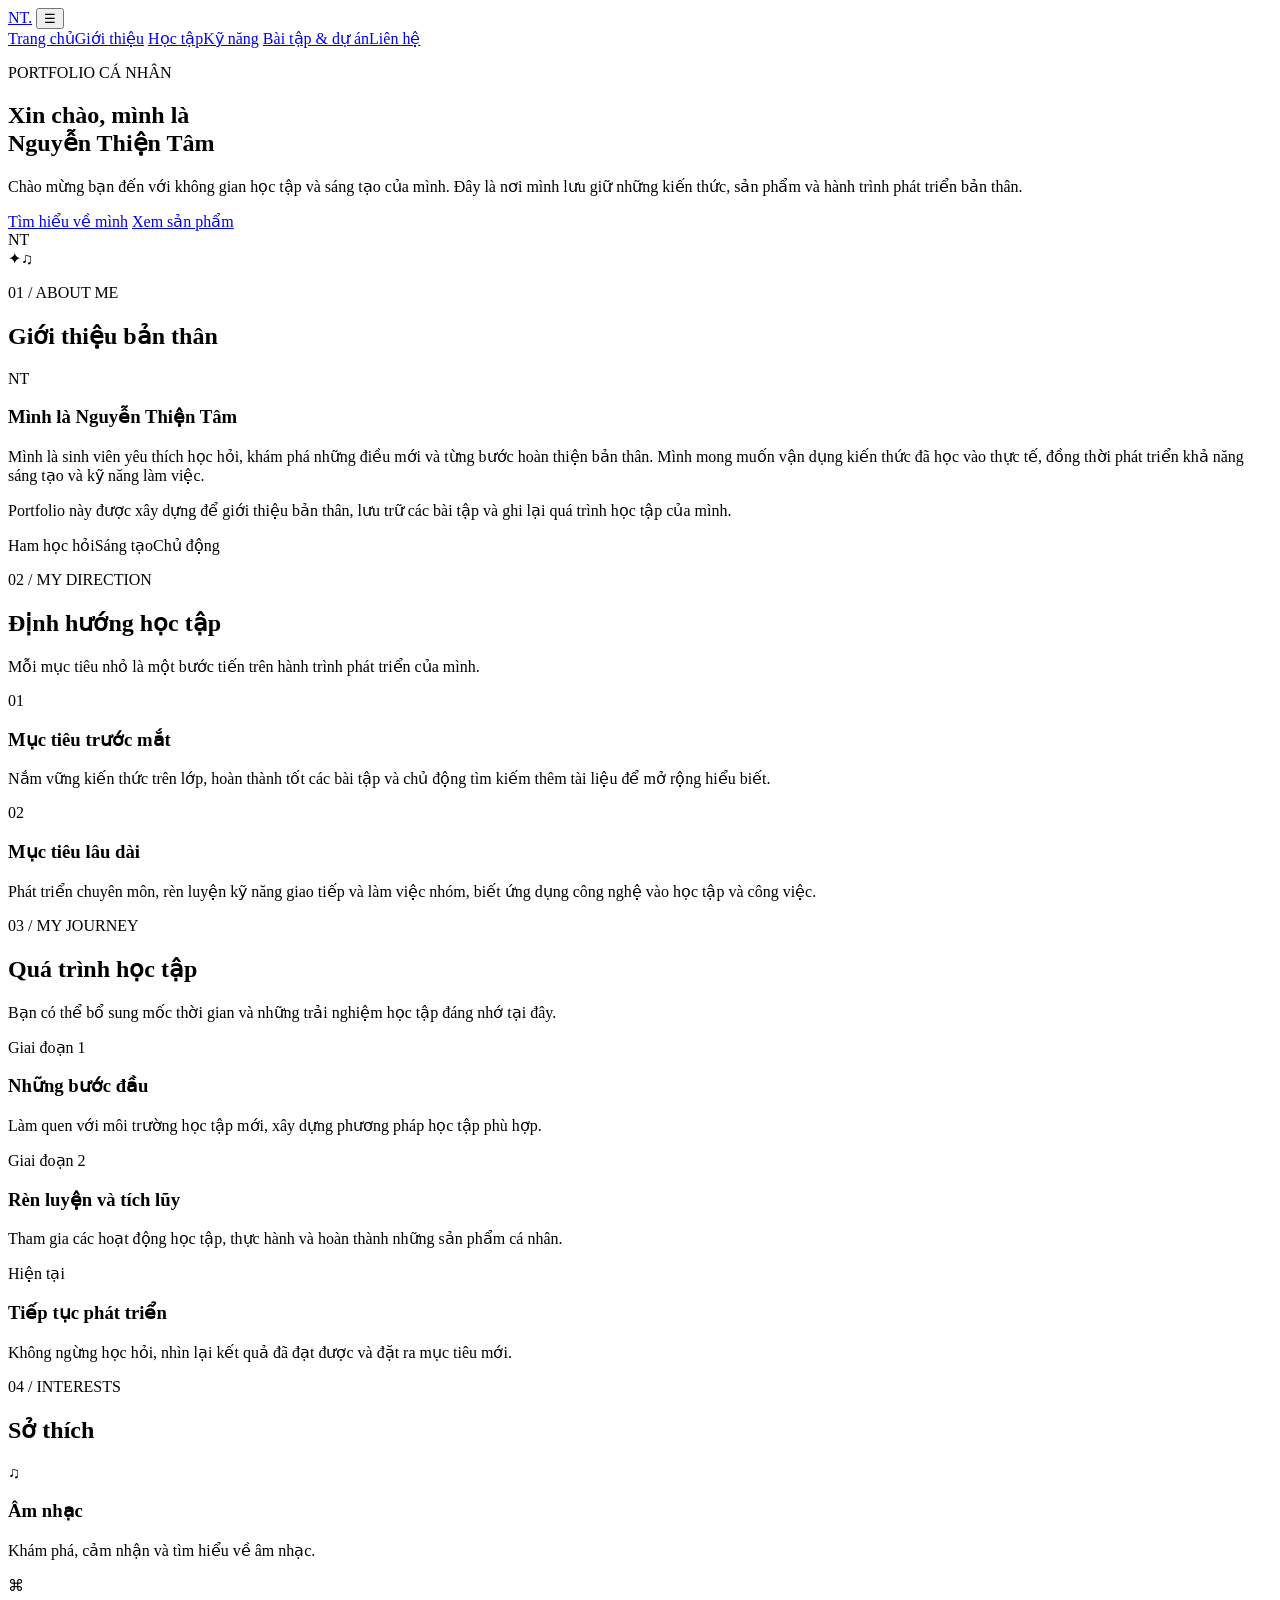
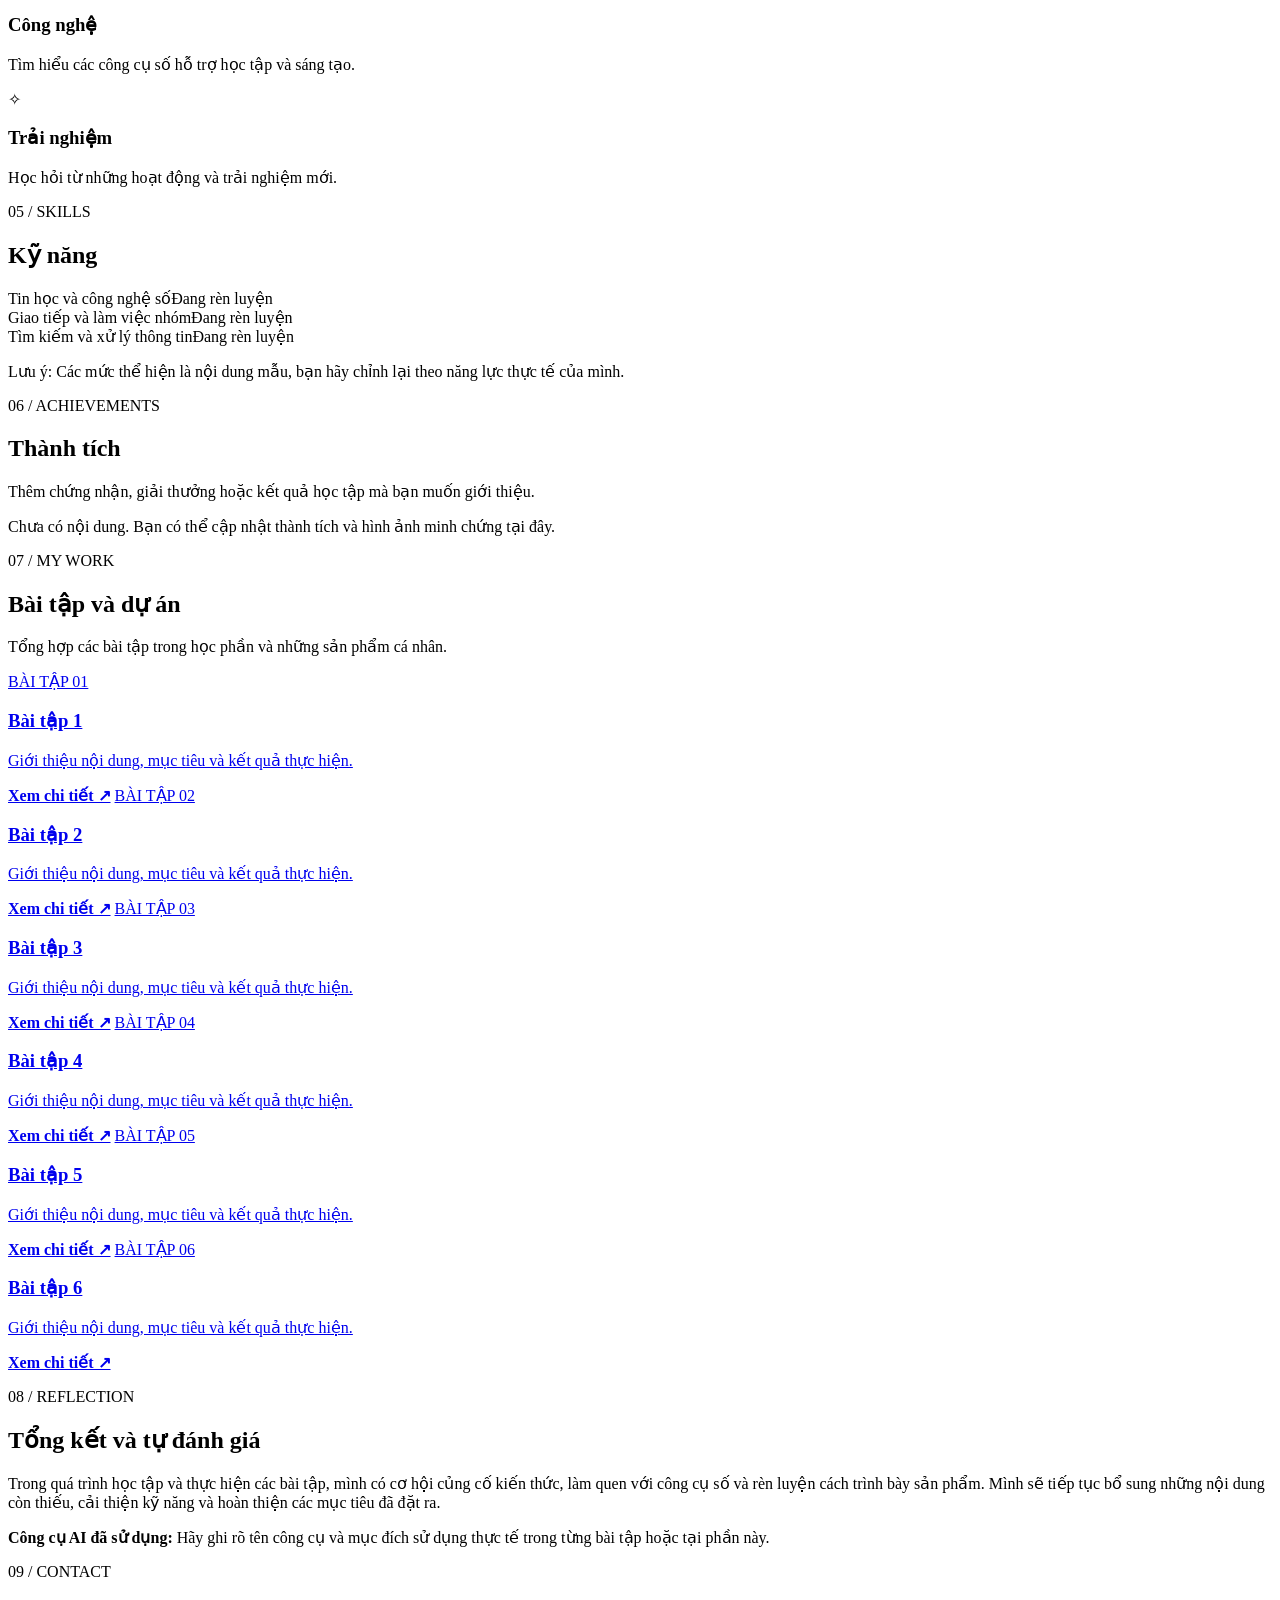
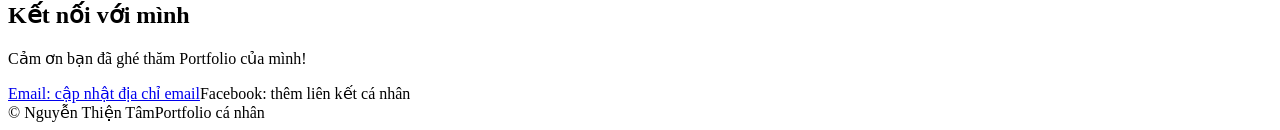
==== index.html @ babd7627 "Add files via upload" ====
<!DOCTYPE html>
<html lang="vi">
<head>
  <meta charset="UTF-8">
  <meta name="viewport" content="width=device-width, initial-scale=1.0">
  <meta name="description" content="Portfolio cá nhân của Nguyễn Thiện Tâm">
  <title>Nguyễn Thiện Tâm | Portfolio</title>
  <link rel="stylesheet" href="assets/css/style.css">
</head>
<body>
  <header class="site-header">
    <a class="brand" href="index.html">NT<span>.</span></a>
    <button class="menu-toggle" aria-label="Mở menu">☰</button>
    <nav class="nav">
      <a href="#home">Trang chủ</a><a href="#about">Giới thiệu</a>
      <a href="#learning">Học tập</a><a href="#skills">Kỹ năng</a>
      <a href="#projects">Bài tập & dự án</a><a href="#contact">Liên hệ</a>
    </nav>
  </header>

  <main>
    <section class="hero" id="home">
      <div class="hero-content">
        <p class="eyebrow">PORTFOLIO CÁ NHÂN</p>
        <h1>Xin chào, mình là<br><span>Nguyễn Thiện Tâm</span></h1>
        <p class="hero-text">Chào mừng bạn đến với không gian học tập và sáng tạo của mình. Đây là nơi mình lưu giữ những kiến thức, sản phẩm và hành trình phát triển bản thân.</p>
        <div class="hero-actions">
          <a class="btn primary" href="#about">Tìm hiểu về mình</a>
          <a class="btn secondary" href="#projects">Xem sản phẩm</a>
        </div>
      </div>
      <div class="hero-art"><div class="art-circle">NT</div><span class="art-note note-one">✦</span><span class="art-note note-two">♫</span></div>
    </section>

    <section class="section" id="about">
      <div class="section-heading"><p class="eyebrow">01 / ABOUT ME</p><h2>Giới thiệu bản thân</h2></div>
      <div class="about-grid">
        <div class="about-mark">N<span>T</span></div>
        <div><h3>Mình là Nguyễn Thiện Tâm</h3>
          <p>Mình là sinh viên yêu thích học hỏi, khám phá những điều mới và từng bước hoàn thiện bản thân. Mình mong muốn vận dụng kiến thức đã học vào thực tế, đồng thời phát triển khả năng sáng tạo và kỹ năng làm việc.</p>
          <p>Portfolio này được xây dựng để giới thiệu bản thân, lưu trữ các bài tập và ghi lại quá trình học tập của mình.</p>
          <div class="info-chips"><span>Ham học hỏi</span><span>Sáng tạo</span><span>Chủ động</span></div>
        </div>
      </div>
    </section>

    <section class="section soft" id="learning">
      <div class="section-heading"><p class="eyebrow">02 / MY DIRECTION</p><h2>Định hướng học tập</h2><p>Mỗi mục tiêu nhỏ là một bước tiến trên hành trình phát triển của mình.</p></div>
      <div class="card-grid two">
        <article class="info-card"><span class="card-icon">01</span><h3>Mục tiêu trước mắt</h3><p>Nắm vững kiến thức trên lớp, hoàn thành tốt các bài tập và chủ động tìm kiếm thêm tài liệu để mở rộng hiểu biết.</p></article>
        <article class="info-card"><span class="card-icon">02</span><h3>Mục tiêu lâu dài</h3><p>Phát triển chuyên môn, rèn luyện kỹ năng giao tiếp và làm việc nhóm, biết ứng dụng công nghệ vào học tập và công việc.</p></article>
      </div>
    </section>

    <section class="section" id="journey">
      <div class="section-heading"><p class="eyebrow">03 / MY JOURNEY</p><h2>Quá trình học tập</h2><p>Bạn có thể bổ sung mốc thời gian và những trải nghiệm học tập đáng nhớ tại đây.</p></div>
      <div class="timeline">
        <div class="timeline-item"><span class="time">Giai đoạn 1</span><div><h3>Những bước đầu</h3><p>Làm quen với môi trường học tập mới, xây dựng phương pháp học tập phù hợp.</p></div></div>
        <div class="timeline-item"><span class="time">Giai đoạn 2</span><div><h3>Rèn luyện và tích lũy</h3><p>Tham gia các hoạt động học tập, thực hành và hoàn thành những sản phẩm cá nhân.</p></div></div>
        <div class="timeline-item"><span class="time">Hiện tại</span><div><h3>Tiếp tục phát triển</h3><p>Không ngừng học hỏi, nhìn lại kết quả đã đạt được và đặt ra mục tiêu mới.</p></div></div>
      </div>
    </section>

    <section class="section soft" id="interests">
      <div class="section-heading"><p class="eyebrow">04 / INTERESTS</p><h2>Sở thích</h2></div>
      <div class="card-grid three">
        <article class="mini-card"><span>♫</span><h3>Âm nhạc</h3><p>Khám phá, cảm nhận và tìm hiểu về âm nhạc.</p></article>
        <article class="mini-card"><span>⌘</span><h3>Công nghệ</h3><p>Tìm hiểu các công cụ số hỗ trợ học tập và sáng tạo.</p></article>
        <article class="mini-card"><span>✧</span><h3>Trải nghiệm</h3><p>Học hỏi từ những hoạt động và trải nghiệm mới.</p></article>
      </div>
    </section>

    <section class="section" id="skills">
      <div class="section-heading"><p class="eyebrow">05 / SKILLS</p><h2>Kỹ năng</h2></div>
      <div class="skills-list">
        <div><div class="skill-label"><span>Tin học và công nghệ số</span><span>Đang rèn luyện</span></div><div class="skill-track"><i style="width:65%"></i></div></div>
        <div><div class="skill-label"><span>Giao tiếp và làm việc nhóm</span><span>Đang rèn luyện</span></div><div class="skill-track"><i style="width:70%"></i></div></div>
        <div><div class="skill-label"><span>Tìm kiếm và xử lý thông tin</span><span>Đang rèn luyện</span></div><div class="skill-track"><i style="width:60%"></i></div></div>
      </div>
      <p class="small-note">Lưu ý: Các mức thể hiện là nội dung mẫu, bạn hãy chỉnh lại theo năng lực thực tế của mình.</p>
    </section>

    <section class="section soft" id="achievements">
      <div class="section-heading"><p class="eyebrow">06 / ACHIEVEMENTS</p><h2>Thành tích</h2><p>Thêm chứng nhận, giải thưởng hoặc kết quả học tập mà bạn muốn giới thiệu.</p></div>
      <div class="empty-panel">Chưa có nội dung. Bạn có thể cập nhật thành tích và hình ảnh minh chứng tại đây.</div>
    </section>

    <section class="section" id="projects">
      <div class="section-heading"><p class="eyebrow">07 / MY WORK</p><h2>Bài tập và dự án</h2><p>Tổng hợp các bài tập trong học phần và những sản phẩm cá nhân.</p></div>
      <div class="card-grid three">
        <a class="project-card" href="projects/bai-tap-1.html"><span>BÀI TẬP 01</span><h3>Bài tập 1</h3><p>Giới thiệu nội dung, mục tiêu và kết quả thực hiện.</p><b>Xem chi tiết ↗</b></a>
        <a class="project-card" href="projects/bai-tap-2.html"><span>BÀI TẬP 02</span><h3>Bài tập 2</h3><p>Giới thiệu nội dung, mục tiêu và kết quả thực hiện.</p><b>Xem chi tiết ↗</b></a>
        <a class="project-card" href="projects/bai-tap-3.html"><span>BÀI TẬP 03</span><h3>Bài tập 3</h3><p>Giới thiệu nội dung, mục tiêu và kết quả thực hiện.</p><b>Xem chi tiết ↗</b></a>
        <a class="project-card" href="projects/bai-tap-4.html"><span>BÀI TẬP 04</span><h3>Bài tập 4</h3><p>Giới thiệu nội dung, mục tiêu và kết quả thực hiện.</p><b>Xem chi tiết ↗</b></a>
        <a class="project-card" href="projects/bai-tap-5.html"><span>BÀI TẬP 05</span><h3>Bài tập 5</h3><p>Giới thiệu nội dung, mục tiêu và kết quả thực hiện.</p><b>Xem chi tiết ↗</b></a>
        <a class="project-card" href="projects/bai-tap-6.html"><span>BÀI TẬP 06</span><h3>Bài tập 6</h3><p>Giới thiệu nội dung, mục tiêu và kết quả thực hiện.</p><b>Xem chi tiết ↗</b></a>
      </div>
    </section>

    <section class="section soft" id="summary">
      <div class="section-heading"><p class="eyebrow">08 / REFLECTION</p><h2>Tổng kết và tự đánh giá</h2></div>
      <div class="summary-box"><p>Trong quá trình học tập và thực hiện các bài tập, mình có cơ hội củng cố kiến thức, làm quen với công cụ số và rèn luyện cách trình bày sản phẩm. Mình sẽ tiếp tục bổ sung những nội dung còn thiếu, cải thiện kỹ năng và hoàn thiện các mục tiêu đã đặt ra.</p><p><strong>Công cụ AI đã sử dụng:</strong> Hãy ghi rõ tên công cụ và mục đích sử dụng thực tế trong từng bài tập hoặc tại phần này.</p></div>
    </section>

    <section class="section contact-section" id="contact">
      <div class="section-heading"><p class="eyebrow">09 / CONTACT</p><h2>Kết nối với mình</h2><p>Cảm ơn bạn đã ghé thăm Portfolio của mình!</p></div>
      <div class="contact-links"><a href="mailto:email@example.com">Email: cập nhật địa chỉ email</a><span>Facebook: thêm liên kết cá nhân</span></div>
    </section>
  </main>
  <footer><span>© <span id="year"></span> Nguyễn Thiện Tâm</span><span>Portfolio cá nhân</span></footer>
  <script src="assets/js/script.js"></script>
</body>
</html>
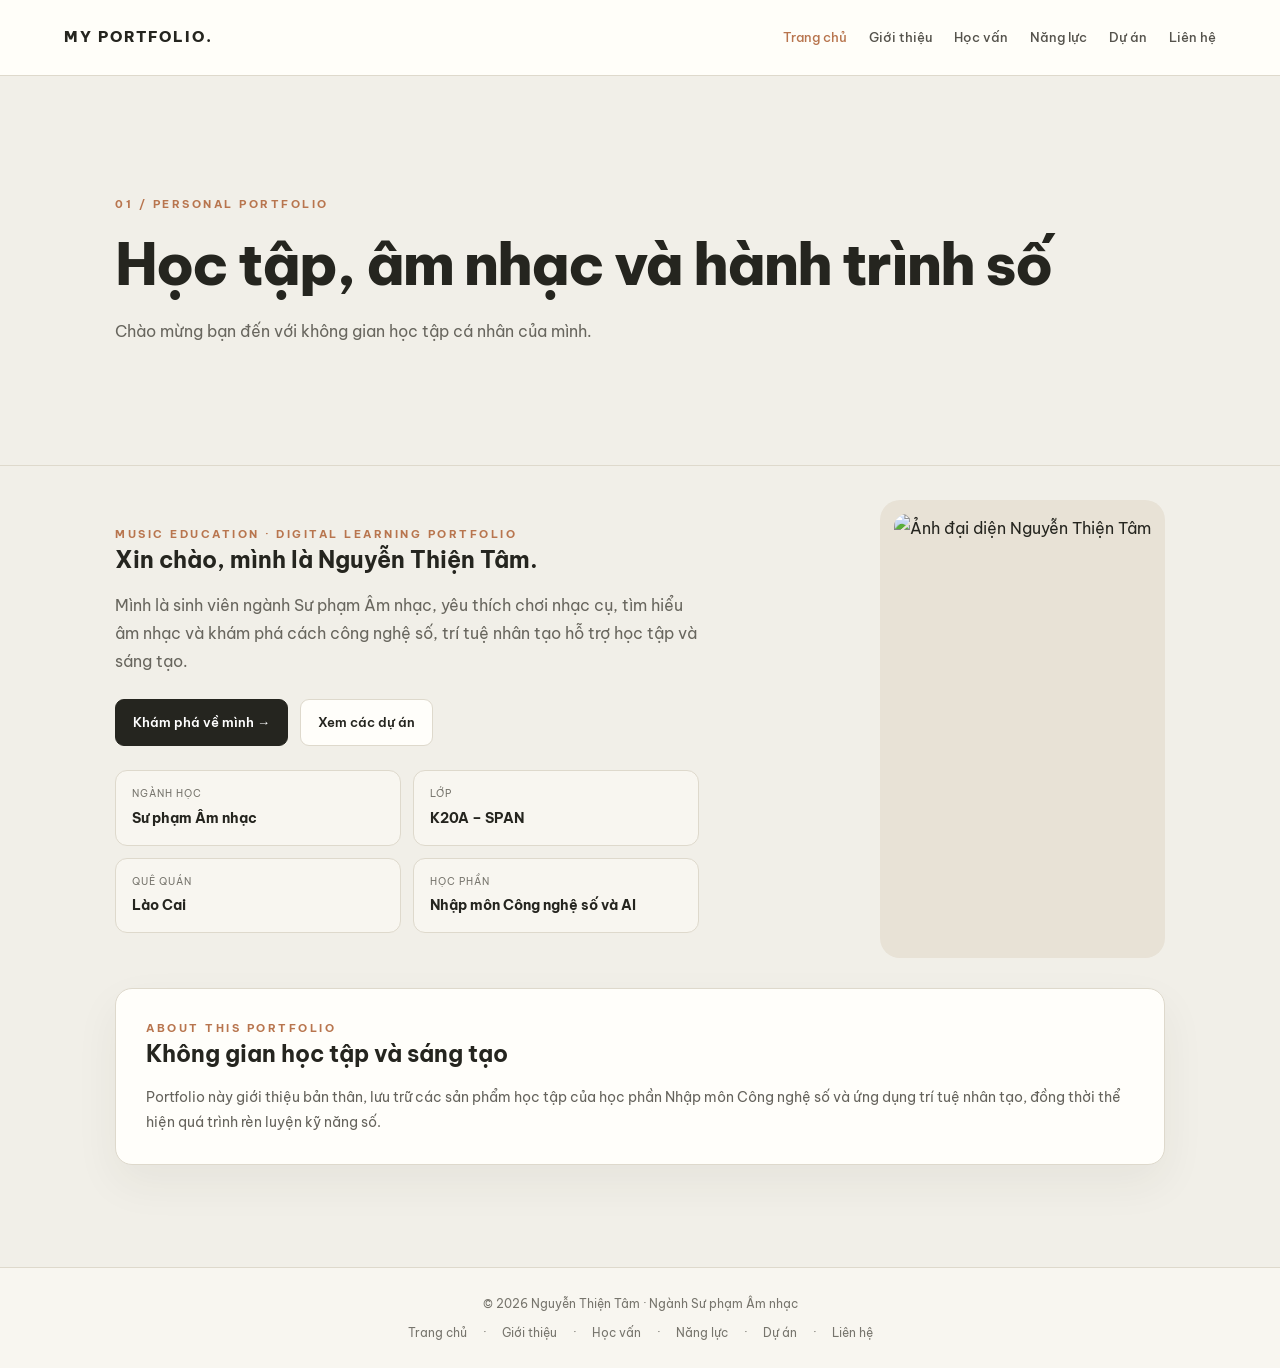
==== commit e42e5384: "Add files via upload" ====
--- a/index.html
+++ b/index.html
@@ -1,113 +1,55 @@
 <!DOCTYPE html>
 <html lang="vi">
 <head>
-  <meta charset="UTF-8">
-  <meta name="viewport" content="width=device-width, initial-scale=1.0">
-  <meta name="description" content="Portfolio cá nhân của Nguyễn Thiện Tâm">
-  <title>Nguyễn Thiện Tâm | Portfolio</title>
-  <link rel="stylesheet" href="assets/css/style.css">
+<meta charset="UTF-8">
+<meta name="viewport" content="width=device-width, initial-scale=1.0">
+<meta name="description" content="Portfolio cá nhân Nguyễn Thiện Tâm - sinh viên Sư phạm Âm nhạc">
+<title>Trang chủ | Nguyễn Thiện Tâm</title>
+<link rel="stylesheet" href="style.css">
 </head>
 <body>
-  <header class="site-header">
-    <a class="brand" href="index.html">NT<span>.</span></a>
-    <button class="menu-toggle" aria-label="Mở menu">☰</button>
-    <nav class="nav">
-      <a href="#home">Trang chủ</a><a href="#about">Giới thiệu</a>
-      <a href="#learning">Học tập</a><a href="#skills">Kỹ năng</a>
-      <a href="#projects">Bài tập & dự án</a><a href="#contact">Liên hệ</a>
-    </nav>
-  </header>
-
-  <main>
-    <section class="hero" id="home">
-      <div class="hero-content">
-        <p class="eyebrow">PORTFOLIO CÁ NHÂN</p>
-        <h1>Xin chào, mình là<br><span>Nguyễn Thiện Tâm</span></h1>
-        <p class="hero-text">Chào mừng bạn đến với không gian học tập và sáng tạo của mình. Đây là nơi mình lưu giữ những kiến thức, sản phẩm và hành trình phát triển bản thân.</p>
-        <div class="hero-actions">
-          <a class="btn primary" href="#about">Tìm hiểu về mình</a>
-          <a class="btn secondary" href="#projects">Xem sản phẩm</a>
-        </div>
-      </div>
-      <div class="hero-art"><div class="art-circle">NT</div><span class="art-note note-one">✦</span><span class="art-note note-two">♫</span></div>
-    </section>
-
-    <section class="section" id="about">
-      <div class="section-heading"><p class="eyebrow">01 / ABOUT ME</p><h2>Giới thiệu bản thân</h2></div>
-      <div class="about-grid">
-        <div class="about-mark">N<span>T</span></div>
-        <div><h3>Mình là Nguyễn Thiện Tâm</h3>
-          <p>Mình là sinh viên yêu thích học hỏi, khám phá những điều mới và từng bước hoàn thiện bản thân. Mình mong muốn vận dụng kiến thức đã học vào thực tế, đồng thời phát triển khả năng sáng tạo và kỹ năng làm việc.</p>
-          <p>Portfolio này được xây dựng để giới thiệu bản thân, lưu trữ các bài tập và ghi lại quá trình học tập của mình.</p>
-          <div class="info-chips"><span>Ham học hỏi</span><span>Sáng tạo</span><span>Chủ động</span></div>
-        </div>
-      </div>
-    </section>
-
-    <section class="section soft" id="learning">
-      <div class="section-heading"><p class="eyebrow">02 / MY DIRECTION</p><h2>Định hướng học tập</h2><p>Mỗi mục tiêu nhỏ là một bước tiến trên hành trình phát triển của mình.</p></div>
-      <div class="card-grid two">
-        <article class="info-card"><span class="card-icon">01</span><h3>Mục tiêu trước mắt</h3><p>Nắm vững kiến thức trên lớp, hoàn thành tốt các bài tập và chủ động tìm kiếm thêm tài liệu để mở rộng hiểu biết.</p></article>
-        <article class="info-card"><span class="card-icon">02</span><h3>Mục tiêu lâu dài</h3><p>Phát triển chuyên môn, rèn luyện kỹ năng giao tiếp và làm việc nhóm, biết ứng dụng công nghệ vào học tập và công việc.</p></article>
-      </div>
-    </section>
-
-    <section class="section" id="journey">
-      <div class="section-heading"><p class="eyebrow">03 / MY JOURNEY</p><h2>Quá trình học tập</h2><p>Bạn có thể bổ sung mốc thời gian và những trải nghiệm học tập đáng nhớ tại đây.</p></div>
-      <div class="timeline">
-        <div class="timeline-item"><span class="time">Giai đoạn 1</span><div><h3>Những bước đầu</h3><p>Làm quen với môi trường học tập mới, xây dựng phương pháp học tập phù hợp.</p></div></div>
-        <div class="timeline-item"><span class="time">Giai đoạn 2</span><div><h3>Rèn luyện và tích lũy</h3><p>Tham gia các hoạt động học tập, thực hành và hoàn thành những sản phẩm cá nhân.</p></div></div>
-        <div class="timeline-item"><span class="time">Hiện tại</span><div><h3>Tiếp tục phát triển</h3><p>Không ngừng học hỏi, nhìn lại kết quả đã đạt được và đặt ra mục tiêu mới.</p></div></div>
-      </div>
-    </section>
-
-    <section class="section soft" id="interests">
-      <div class="section-heading"><p class="eyebrow">04 / INTERESTS</p><h2>Sở thích</h2></div>
-      <div class="card-grid three">
-        <article class="mini-card"><span>♫</span><h3>Âm nhạc</h3><p>Khám phá, cảm nhận và tìm hiểu về âm nhạc.</p></article>
-        <article class="mini-card"><span>⌘</span><h3>Công nghệ</h3><p>Tìm hiểu các công cụ số hỗ trợ học tập và sáng tạo.</p></article>
-        <article class="mini-card"><span>✧</span><h3>Trải nghiệm</h3><p>Học hỏi từ những hoạt động và trải nghiệm mới.</p></article>
-      </div>
-    </section>
-
-    <section class="section" id="skills">
-      <div class="section-heading"><p class="eyebrow">05 / SKILLS</p><h2>Kỹ năng</h2></div>
-      <div class="skills-list">
-        <div><div class="skill-label"><span>Tin học và công nghệ số</span><span>Đang rèn luyện</span></div><div class="skill-track"><i style="width:65%"></i></div></div>
-        <div><div class="skill-label"><span>Giao tiếp và làm việc nhóm</span><span>Đang rèn luyện</span></div><div class="skill-track"><i style="width:70%"></i></div></div>
-        <div><div class="skill-label"><span>Tìm kiếm và xử lý thông tin</span><span>Đang rèn luyện</span></div><div class="skill-track"><i style="width:60%"></i></div></div>
-      </div>
-      <p class="small-note">Lưu ý: Các mức thể hiện là nội dung mẫu, bạn hãy chỉnh lại theo năng lực thực tế của mình.</p>
-    </section>
-
-    <section class="section soft" id="achievements">
-      <div class="section-heading"><p class="eyebrow">06 / ACHIEVEMENTS</p><h2>Thành tích</h2><p>Thêm chứng nhận, giải thưởng hoặc kết quả học tập mà bạn muốn giới thiệu.</p></div>
-      <div class="empty-panel">Chưa có nội dung. Bạn có thể cập nhật thành tích và hình ảnh minh chứng tại đây.</div>
-    </section>
-
-    <section class="section" id="projects">
-      <div class="section-heading"><p class="eyebrow">07 / MY WORK</p><h2>Bài tập và dự án</h2><p>Tổng hợp các bài tập trong học phần và những sản phẩm cá nhân.</p></div>
-      <div class="card-grid three">
-        <a class="project-card" href="projects/bai-tap-1.html"><span>BÀI TẬP 01</span><h3>Bài tập 1</h3><p>Giới thiệu nội dung, mục tiêu và kết quả thực hiện.</p><b>Xem chi tiết ↗</b></a>
-        <a class="project-card" href="projects/bai-tap-2.html"><span>BÀI TẬP 02</span><h3>Bài tập 2</h3><p>Giới thiệu nội dung, mục tiêu và kết quả thực hiện.</p><b>Xem chi tiết ↗</b></a>
-        <a class="project-card" href="projects/bai-tap-3.html"><span>BÀI TẬP 03</span><h3>Bài tập 3</h3><p>Giới thiệu nội dung, mục tiêu và kết quả thực hiện.</p><b>Xem chi tiết ↗</b></a>
-        <a class="project-card" href="projects/bai-tap-4.html"><span>BÀI TẬP 04</span><h3>Bài tập 4</h3><p>Giới thiệu nội dung, mục tiêu và kết quả thực hiện.</p><b>Xem chi tiết ↗</b></a>
-        <a class="project-card" href="projects/bai-tap-5.html"><span>BÀI TẬP 05</span><h3>Bài tập 5</h3><p>Giới thiệu nội dung, mục tiêu và kết quả thực hiện.</p><b>Xem chi tiết ↗</b></a>
-        <a class="project-card" href="projects/bai-tap-6.html"><span>BÀI TẬP 06</span><h3>Bài tập 6</h3><p>Giới thiệu nội dung, mục tiêu và kết quả thực hiện.</p><b>Xem chi tiết ↗</b></a>
-      </div>
-    </section>
-
-    <section class="section soft" id="summary">
-      <div class="section-heading"><p class="eyebrow">08 / REFLECTION</p><h2>Tổng kết và tự đánh giá</h2></div>
-      <div class="summary-box"><p>Trong quá trình học tập và thực hiện các bài tập, mình có cơ hội củng cố kiến thức, làm quen với công cụ số và rèn luyện cách trình bày sản phẩm. Mình sẽ tiếp tục bổ sung những nội dung còn thiếu, cải thiện kỹ năng và hoàn thiện các mục tiêu đã đặt ra.</p><p><strong>Công cụ AI đã sử dụng:</strong> Hãy ghi rõ tên công cụ và mục đích sử dụng thực tế trong từng bài tập hoặc tại phần này.</p></div>
-    </section>
-
-    <section class="section contact-section" id="contact">
-      <div class="section-heading"><p class="eyebrow">09 / CONTACT</p><h2>Kết nối với mình</h2><p>Cảm ơn bạn đã ghé thăm Portfolio của mình!</p></div>
-      <div class="contact-links"><a href="mailto:email@example.com">Email: cập nhật địa chỉ email</a><span>Facebook: thêm liên kết cá nhân</span></div>
-    </section>
-  </main>
-  <footer><span>© <span id="year"></span> Nguyễn Thiện Tâm</span><span>Portfolio cá nhân</span></footer>
-  <script src="assets/js/script.js"></script>
-</body>
-</html>
+<header class="site-header">
+  <a class="brand" href="index.html">MY PORTFOLIO.</a>
+  <button class="menu-toggle" aria-label="Mở menu" aria-expanded="false" onclick="document.querySelector('.nav').classList.toggle('open');this.setAttribute('aria-expanded',document.querySelector('.nav').classList.contains('open'))">☰</button>
+  <nav class="nav"><a href="index.html" class="active">Trang chủ</a>
+<a href="gioi-thieu.html" class="">Giới thiệu</a>
+<a href="hoc-van.html" class="">Học vấn</a>
+<a href="nang-luc.html" class="">Năng lực</a>
+<a href="du-an.html" class="">Dự án</a>
+<a href="lien-he.html" class="">Liên hệ</a></nav>
+</header>
+<section class="hero"><div class="container">
+  <div class="label">01 / PERSONAL PORTFOLIO</div>
+  <h1>Học tập, âm nhạc và hành trình số</h1>
+  <p class="lead">Chào mừng bạn đến với không gian học tập cá nhân của mình.</p>
+</div></section>
+<main><div class="container">
+<div class="profile">
+ <div>
+  <div class="eyebrow">MUSIC EDUCATION · DIGITAL LEARNING PORTFOLIO</div>
+  <h2>Xin chào, mình là Nguyễn Thiện Tâm.</h2>
+  <p class="lead">Mình là sinh viên ngành Sư phạm Âm nhạc, yêu thích chơi nhạc cụ, tìm hiểu âm nhạc và khám phá cách công nghệ số, trí tuệ nhân tạo hỗ trợ học tập và sáng tạo.</p>
+  <div class="button-row">
+   <a class="btn primary" href="gioi-thieu.html">Khám phá về mình →</a>
+   <a class="btn" href="du-an.html">Xem các dự án</a>
+  </div>
+  <div class="info-list">
+   <div class="info-item"><small>Ngành học</small><strong>Sư phạm Âm nhạc</strong></div>
+   <div class="info-item"><small>Lớp</small><strong>K20A – SPAN</strong></div>
+   <div class="info-item"><small>Quê quán</small><strong>Lào Cai</strong></div>
+   <div class="info-item"><small>Học phần</small><strong>Nhập môn Công nghệ số và AI</strong></div>
+  </div>
+ </div>
+ <div class="avatar-wrap"><img class="avatar" src="assets/avatar.jpeg" alt="Ảnh đại diện Nguyễn Thiện Tâm"></div>
+</div>
+<section class="card" style="margin-top:30px">
+ <div class="eyebrow">ABOUT THIS PORTFOLIO</div>
+ <h2>Không gian học tập và sáng tạo</h2>
+ <p>Portfolio này giới thiệu bản thân, lưu trữ các sản phẩm học tập của học phần Nhập môn Công nghệ số và ứng dụng trí tuệ nhân tạo, đồng thời thể hiện quá trình rèn luyện kỹ năng số.</p>
+</section>
+</div></main>
+<footer>
+  <div>© 2026 Nguyễn Thiện Tâm · Ngành Sư phạm Âm nhạc</div>
+  <div class="footer-nav"><a href="index.html">Trang chủ</a> · <a href="gioi-thieu.html">Giới thiệu</a> · <a href="hoc-van.html">Học vấn</a> · <a href="nang-luc.html">Năng lực</a> · <a href="du-an.html">Dự án</a> · <a href="lien-he.html">Liên hệ</a></div>
+</footer>
+</body></html>
--- a/style.css
+++ b/style.css
@@ -0,0 +1,59 @@
+
+@import url('https://fonts.googleapis.com/css2?family=Be+Vietnam+Pro:wght@400;500;600;700;800&display=swap');
+:root{--paper:#f1efe8;--paper2:#f8f6f0;--ink:#25251f;--muted:#77756d;--line:#ded9cc;--accent:#b8754e;--white:#fffefa;--shadow:0 18px 45px rgba(53,45,32,.06)}
+*{box-sizing:border-box}
+html{scroll-behavior:smooth}
+body{margin:0;background:var(--paper);color:var(--ink);font-family:'Be Vietnam Pro',Arial,sans-serif;line-height:1.75}
+a{color:inherit;text-decoration:none}
+.site-header{height:auto;min-height:76px;background:rgba(255,254,250,.96);border-bottom:1px solid var(--line);display:flex;align-items:center;justify-content:space-between;padding:15px max(5vw,24px);gap:24px;position:sticky;top:0;z-index:10}
+.brand{font-size:15px;font-weight:800;letter-spacing:2px;white-space:nowrap}
+.nav{display:flex;align-items:center;justify-content:flex-end;gap:22px;flex-wrap:wrap}
+.nav a{font-size:13px;font-weight:500;color:#55534c;transition:.2s}
+.nav a:hover,.nav a.active{color:var(--accent)}
+.menu-toggle{display:none;border:1px solid var(--line);background:transparent;border-radius:8px;padding:8px 12px;font-size:18px}
+.hero{min-height:390px;padding:105px 24px 90px;border-bottom:1px solid var(--line);display:flex;align-items:center}
+.container{width:min(1050px,90%);margin:0 auto}
+.label,.eyebrow{font-size:11px;letter-spacing:2.5px;text-transform:uppercase;color:var(--accent);font-weight:700}
+h1{font-size:clamp(38px,6vw,58px);line-height:1.16;letter-spacing:-2px;margin:16px 0 20px;font-weight:800}
+h2{font-size:23px;line-height:1.35;margin:0 0 16px}
+h3{font-size:17px;margin:0 0 8px}
+.lead{max-width:680px;color:#68665e;font-size:16px}
+main{padding:34px 0 80px}
+.content-grid{display:grid;grid-template-columns:repeat(2,minmax(0,1fr));gap:22px}
+.card{background:var(--white);border:1px solid var(--line);border-radius:17px;padding:30px;margin:0 0 22px;box-shadow:var(--shadow)}
+.card p:last-child{margin-bottom:0}
+.card p,.card li{color:#65635c;font-size:14px}
+.card ul{padding-left:20px;margin-bottom:0}
+.profile{display:grid;grid-template-columns:1.15fr .85fr;gap:35px;align-items:center}
+.avatar-wrap{background:#e8e2d6;border-radius:20px;padding:14px;max-width:360px;margin-left:auto}
+.avatar{width:100%;height:430px;object-fit:cover;object-position:center 25%;display:block;border-radius:13px}
+.info-list{display:grid;grid-template-columns:repeat(2,minmax(0,1fr));gap:12px;margin-top:24px}
+.info-item{background:var(--paper2);border:1px solid var(--line);padding:14px 16px;border-radius:12px}
+.info-item small{display:block;color:var(--muted);font-size:10px;letter-spacing:1px;text-transform:uppercase}
+.info-item strong{font-size:14px}
+.button-row{display:flex;gap:12px;flex-wrap:wrap;margin-top:24px}
+.btn{display:inline-flex;align-items:center;justify-content:center;padding:11px 17px;border:1px solid var(--line);border-radius:9px;font-size:13px;font-weight:600;background:var(--white);transition:.2s}
+.btn:hover{border-color:var(--accent);color:var(--accent);transform:translateY(-1px)}
+.btn.primary{background:var(--ink);border-color:var(--ink);color:white}
+.btn.primary:hover{background:var(--accent);border-color:var(--accent)}
+.timeline{border-left:1px solid var(--line);padding-left:24px;margin-left:8px}
+.timeline-item{position:relative;padding:0 0 22px}
+.timeline-item:before{content:"";position:absolute;width:10px;height:10px;border-radius:50%;background:var(--accent);left:-30px;top:8px}
+.project-grid{display:grid;grid-template-columns:repeat(2,minmax(0,1fr));gap:18px}
+.project-card{background:var(--white);border:1px solid var(--line);border-radius:15px;padding:24px;transition:.2s}
+.project-card:hover{transform:translateY(-3px);box-shadow:var(--shadow)}
+.project-no{font-size:11px;color:var(--accent);letter-spacing:2px;font-weight:700;margin-bottom:12px}
+.project-card p{font-size:13px;color:#68665e}
+.project-card .chapter{font-size:11px;color:var(--muted);font-weight:600}
+.skill-list{display:grid;grid-template-columns:repeat(2,minmax(0,1fr));gap:14px}
+.skill{background:var(--white);border:1px solid var(--line);padding:20px;border-radius:13px}
+.skill span{color:var(--accent);font-size:11px;font-weight:700;letter-spacing:1px}
+footer{border-top:1px solid var(--line);background:var(--paper2);padding:25px 5vw;text-align:center;color:var(--muted);font-size:12px}
+.footer-nav{margin-top:8px;display:flex;justify-content:center;gap:16px;flex-wrap:wrap}
+.footer-nav a:hover{color:var(--accent)}
+.note{font-size:12px;color:var(--muted);margin-top:16px}
+@media(max-width:760px){
+ .site-header{align-items:flex-start;flex-wrap:wrap}.menu-toggle{display:block}.nav{display:none;width:100%;flex-direction:column;align-items:flex-start;gap:8px;padding:10px 0}.nav.open{display:flex}
+ .hero{min-height:300px;padding:75px 20px}.profile{grid-template-columns:1fr}.avatar-wrap{margin:0;max-width:100%}.avatar{height:360px}
+ .content-grid,.project-grid,.skill-list{grid-template-columns:1fr}.info-list{grid-template-columns:1fr 1fr}.card{padding:23px}
+}
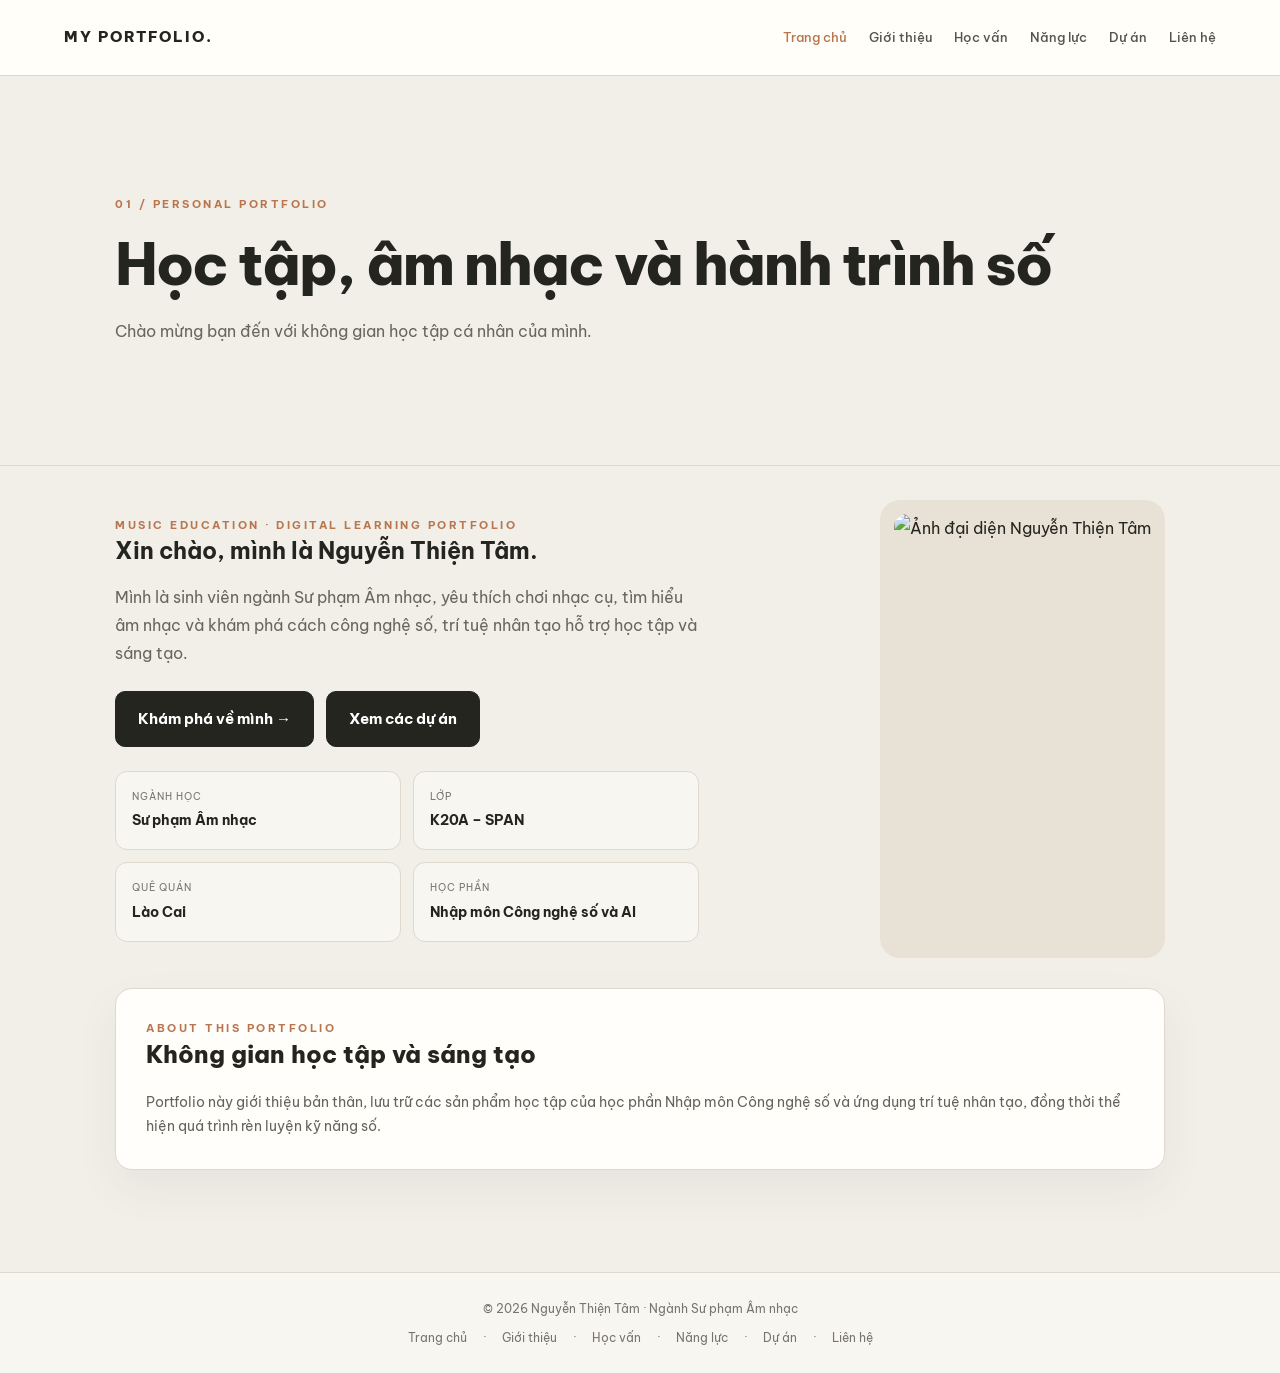
==== commit df056a92: "Update index.html" ====
--- a/index.html
+++ b/index.html
@@ -40,7 +40,9 @@
    <div class="info-item"><small>Học phần</small><strong>Nhập môn Công nghệ số và AI</strong></div>
   </div>
  </div>
- <div class="avatar-wrap"><img class="avatar" src="assets/avatar.jpeg" alt="Ảnh đại diện Nguyễn Thiện Tâm"></div>
+ <div class="avatar-wrap">
+    <img class="avatar" src="avatar.jpg" alt="Ảnh đại diện Nguyễn Thiện Tâm">
+</div>
 </div>
 <section class="card" style="margin-top:30px">
  <div class="eyebrow">ABOUT THIS PORTFOLIO</div>
@@ -52,4 +54,4 @@
   <div>© 2026 Nguyễn Thiện Tâm · Ngành Sư phạm Âm nhạc</div>
   <div class="footer-nav"><a href="index.html">Trang chủ</a> · <a href="gioi-thieu.html">Giới thiệu</a> · <a href="hoc-van.html">Học vấn</a> · <a href="nang-luc.html">Năng lực</a> · <a href="du-an.html">Dự án</a> · <a href="lien-he.html">Liên hệ</a></div>
 </footer>
-</body></html>+</body></html>
--- a/style.css
+++ b/style.css
@@ -57,3 +57,155 @@
  .hero{min-height:300px;padding:75px 20px}.profile{grid-template-columns:1fr}.avatar-wrap{margin:0;max-width:100%}.avatar{height:360px}
  .content-grid,.project-grid,.skill-list{grid-template-columns:1fr}.info-list{grid-template-columns:1fr 1fr}.card{padding:23px}
 }
+.detail-link {
+    display: inline-flex;
+    margin-top: 12px;
+    color: #b8754e;
+    background: #f8f6f0;
+    border: 1px solid #ded9cc;
+    border-radius: 9px;
+    padding: 10px 16px;
+    font-size: 13px;
+    font-weight: 600;
+    transition: 0.25s;
+}
+
+.detail-link:hover {
+    background: #25251f;
+    color: white;
+    border-color: #25251f;
+    transform: translateY(-2px);
+}
+
+/* Nút xem PDF và tải Word ở bài tập */
+.actions .btn {
+    display: inline-block !important;
+    padding: 16px 24px !important;
+    border-radius: 12px !important;
+    background-color: #f1eee7 !important;
+    border: 1px solid #ddd5c7 !important;
+    color: #292923 !important;
+    font-size: 16px !important;
+    font-weight: 700 !important;
+    text-decoration: none !important;
+    margin-right: 8px !important;
+    transition: 0.2s ease;
+}
+
+.actions .btn:hover {
+    background-color: #e8e2d7 !important;
+    color: #292923 !important;
+}
+
+/* DONG BO PHONG CHU TOAN BO PORTFOLIO */
+body,
+body * {
+    font-family: 'Be Vietnam Pro', Arial, sans-serif !important;
+}
+
+
+/* =====================================
+   BO SUNG GIAO DIEN RIENG CHO BAI TAP 05
+   ===================================== */
+
+/* Thong tin bai tap */
+.info-grid {
+    display: grid;
+    grid-template-columns: repeat(2, minmax(0, 1fr));
+    gap: 14px;
+    margin-top: 15px;
+}
+
+.info-item {
+    background: var(--paper2);
+    border: 1px solid var(--line);
+    border-radius: 12px;
+    padding: 16px;
+}
+
+/* Khung prompt */
+.prompt-box {
+    background: var(--paper2);
+    border: 1px solid var(--line);
+    border-left: 4px solid var(--accent);
+    border-radius: 12px;
+    padding: 22px;
+    margin: 16px 0;
+    color: var(--ink);
+    line-height: 1.75;
+}
+
+/* Khung video */
+.video-box {
+    width: 100%;
+    aspect-ratio: 16 / 9;
+    margin: 20px 0;
+    border-radius: 14px;
+    overflow: hidden;
+    background: #222;
+}
+
+.video-box iframe {
+    width: 100%;
+    height: 100%;
+    border: 0;
+    display: block;
+}
+
+/* Ghi chu */
+.note {
+    color: var(--muted);
+    font-size: 13px;
+    line-height: 1.7;
+    margin-top: 14px;
+}
+
+/* Dien thoai va man hinh nho */
+@media (max-width: 760px) {
+    .info-grid {
+        grid-template-columns: 1fr;
+    }
+
+    .video-box {
+        margin: 14px 0;
+    }
+}
+
+
+/* SUA NUT XEM VIDEO YOUTUBE */
+.button-row a.btn,
+.button-row a.btn-primary {
+    display: inline-flex !important;
+    align-items: center !important;
+    justify-content: center !important;
+    padding: 14px 22px !important;
+    background: #25251f !important;
+    color: #ffffff !important;
+    border: 1px solid #25251f !important;
+    border-radius: 10px !important;
+    font-size: 15px !important;
+    font-weight: 700 !important;
+    text-decoration: none !important;
+    visibility: visible !important;
+    opacity: 1 !important;
+}
+
+.button-row a.btn:hover,
+.button-row a.btn-primary:hover {
+    background: #b8754e !important;
+    color: #ffffff !important;
+}
+
+/* SUA TIEU DE CAC MUC DANH SO */
+.card h2 {
+    font-size: 24px !important;
+    font-weight: 800 !important;
+    line-height: 1.4 !important;
+    color: #25251f !important;
+    margin-bottom: 18px !important;
+}
+
+/* GIUP TIEU DE KHONG BI CHE KHI CHUYEN DEN MUC */
+.card h2 {
+    scroll-margin-top: 100px;
+}
